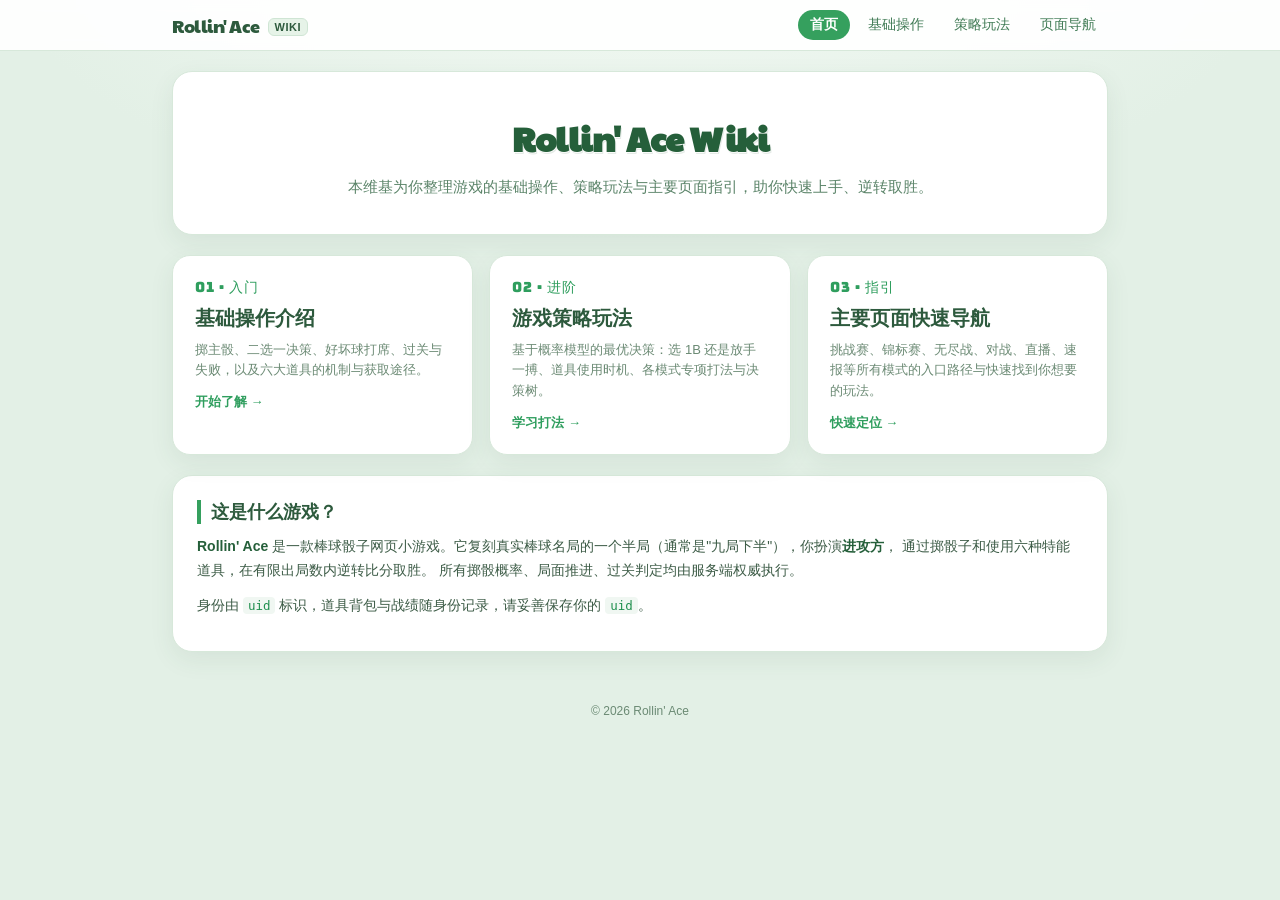
==== index.html @ c711f36e "feat: 添加 Rollin' Ace Wiki 静态站点 新增基础操作/策略玩法/页面导航三页 + 首页，绿色系主题样式， EdgeOne Pages 部署配置与 run.sh 启动脚本，并附带 " ====
<!DOCTYPE html>
<html lang="zh">
<head>
  <meta charset="UTF-8" />
  <meta name="viewport" content="width=device-width, initial-scale=1.0" />
  <title>Rollin' Ace Wiki</title>
  <link rel="stylesheet" href="css/wiki.css" />
</head>
<body>
  <nav class="wiki-nav">
    <div class="wiki-nav-inner">
      <a class="wiki-logo" href="index.html">Rollin' Ace<span class="sub-logo">WIKI</span></a>
      <div class="wiki-links">
        <a class="wiki-link active" href="index.html">首页</a>
        <a class="wiki-link" href="basics.html">基础操作</a>
        <a class="wiki-link" href="strategy.html">策略玩法</a>
        <a class="wiki-link" href="nav.html">页面导航</a>
      </div>
    </div>
  </nav>

  <div class="wiki-wrap">
    <div class="wiki-card wiki-hero">
      <h1>Rollin' Ace Wiki</h1>
      <p class="lead">
        本维基为你整理游戏的基础操作、策略玩法与主要页面指引，助你快速上手、逆转取胜。
      </p>
    </div>

    <div class="section-grid">
      <a class="section-card" href="basics.html">
        <div class="num">01 · 入门</div>
        <h2>基础操作介绍</h2>
        <p>掷主骰、二选一决策、好坏球打席、过关与失败，以及六大道具的机制与获取途径。</p>
        <div class="go">开始了解 →</div>
      </a>
      <a class="section-card" href="strategy.html">
        <div class="num">02 · 进阶</div>
        <h2>游戏策略玩法</h2>
        <p>基于概率模型的最优决策：选 1B 还是放手一搏、道具使用时机、各模式专项打法与决策树。</p>
        <div class="go">学习打法 →</div>
      </a>
      <a class="section-card" href="nav.html">
        <div class="num">03 · 指引</div>
        <h2>主要页面快速导航</h2>
        <p>挑战赛、锦标赛、无尽战、对战、直播、速报等所有模式的入口路径与快速找到你想要的玩法。</p>
        <div class="go">快速定位 →</div>
      </a>
    </div>

    <div class="wiki-card" style="margin-top:20px">
      <h3 class="block">这是什么游戏？</h3>
      <p class="text">
        <strong>Rollin' Ace</strong> 是一款棒球骰子网页小游戏。它复刻真实棒球名局的一个半局（通常是"九局下半"），你扮演<strong>进攻方</strong>，
        通过掷骰子和使用六种特能道具，在有限出局数内逆转比分取胜。
        所有掷骰概率、局面推进、过关判定均由服务端权威执行。
      </p>
      <p class="text">
        身份由 <code>uid</code> 标识，道具背包与战绩随身份记录，请妥善保存你的 <code>uid</code>。
      </p>
    </div>
  </div>

  <div class="wiki-foot">
    © 2026 Rollin' Ace
  </div>
</body>
</html>
---- css/wiki.css ----
@import url("https://fonts.googleapis.com/css2?family=Bungee&family=Paytone+One&display=swap");

* { box-sizing: border-box; margin: 0; padding: 0; }

html {
  -webkit-text-size-adjust: 100%; text-size-adjust: 100%;
  background: #e9f4eb;
}

body {
  font-family: -apple-system, BlinkMacSystemFont, "Segoe UI", sans-serif;
  background:
    radial-gradient(1200px 600px at 50% -10%, #f4faf5 0%, #e3f0e6 55%);
  min-height: 100vh;
  color: #2f5d3f;
  touch-action: manipulation;
}

/* ---------- 顶部导航 ---------- */
.wiki-nav {
  position: sticky; top: 0; z-index: 100;
  background: rgba(255,255,255,0.92);
  backdrop-filter: blur(6px);
  border-bottom: 1px solid #d7e8da;
}
.wiki-nav-inner {
  max-width: 968px; margin: 0 auto; padding: 10px 16px;
  display: flex; align-items: center; gap: 12px; flex-wrap: wrap;
}
.wiki-logo {
  font-family: "Paytone One", system-ui, sans-serif;
  font-size: 18px; letter-spacing: -0.5px; color: #2d5a3d;
  text-decoration: none; white-space: nowrap;
}
.wiki-logo .sub-logo {
  display: inline-block;
  font-family: -apple-system, BlinkMacSystemFont, "Segoe UI", sans-serif;
  font-size: 11px; font-weight: 700; letter-spacing: 0.5px;
  color: #2d5a3d;
  background: #e6f3e8;
  border: 1px solid #cfe5d4;
  border-radius: 6px;
  padding: 2px 6px;
  margin-left: 8px;
  vertical-align: 2px;
}
.wiki-links { display: flex; gap: 6px; flex-wrap: wrap; margin-left: auto; }
.wiki-link {
  color: #3f7a54; text-decoration: none; font-size: 14px;
  padding: 6px 12px; border-radius: 999px; transition: background .15s, color .15s;
}
.wiki-link:hover { background: #e6f3e8; color: #2d5a3d; }
.wiki-link.active { background: #35a05e; color: #fff; font-weight: 600; }

/* ---------- 内容区 ---------- */
.wiki-wrap { max-width: 968px; margin: 0 auto; padding: 20px 16px 40px; }

.wiki-card {
  background: #ffffff;
  border: 1px solid #d7e8da;
  border-radius: 20px;
  box-shadow: 0 8px 24px rgba(45, 90, 61, 0.08);
  padding: 24px;
  margin-bottom: 20px;
}

.wiki-hero { text-align: center; padding: 42px 24px 34px; }
.wiki-hero h1 {
  font-family: "Paytone One", system-ui, sans-serif;
  font-size: 34px; letter-spacing: -0.5px; color: #255f3a;
  text-shadow: 0 1px 0 rgba(255,255,255,0.8), 1px 2px 0 rgba(45,90,61,0.12);
  margin-bottom: 12px;
}
.wiki-hero .lead { color: #5b8469; font-size: 15px; line-height: 1.7; max-width: 620px; margin: 0 auto; }

/* 首页板块卡片 */
.section-grid { display: grid; grid-template-columns: repeat(auto-fit, minmax(230px, 1fr)); gap: 16px; }
.section-card {
  display: block; text-decoration: none; color: inherit;
  background: #ffffff;
  border: 1px solid #d7e8da;
  border-radius: 18px; padding: 22px;
  box-shadow: 0 8px 24px rgba(45, 90, 61, 0.08);
  transition: transform .12s ease, box-shadow .15s ease;
}
.section-card:hover { transform: translateY(-3px); box-shadow: 0 14px 32px rgba(45, 90, 61, 0.14); }
.section-card .num {
  font-family: "Bungee", system-ui, sans-serif;
  font-size: 14px; color: #2f9e5e; letter-spacing: 1px; margin-bottom: 8px;
}
.section-card h2 { font-size: 20px; color: #2d5a3d; margin-bottom: 8px; }
.section-card p { font-size: 13px; color: #6b8a74; line-height: 1.6; }
.section-card .go { margin-top: 12px; color: #2f9e5e; font-size: 13px; font-weight: 600; }

/* ---------- 内容页 ---------- */
.page-head { display: flex; align-items: baseline; gap: 12px; flex-wrap: wrap; margin-bottom: 8px; }
.page-head h2 { font-family: "Paytone One", system-ui, sans-serif; font-size: 26px; color: #2d5a3d; letter-spacing: -0.5px; }
.page-head .crumb { color: #8aa894; font-size: 12px; margin-left: auto; }
.wiki-sub { color: #6b8a74; font-size: 13px; margin-bottom: 18px; }

h3.block {
  font-size: 18px; color: #2d5a3d; margin: 24px 0 10px;
  padding-left: 10px; border-left: 4px solid #35a05e;
}
h3.block:first-child { margin-top: 0; }
h4.sub-h { font-size: 15px; color: #3f7a54; margin: 16px 0 8px; }

p.text { font-size: 14px; line-height: 1.75; color: #3d5c47; margin-bottom: 10px; }
p.text strong { color: #255f3a; }
ul.list, ol.list { margin: 6px 0 12px 20px; }
ul.list li, ol.list li { font-size: 14px; line-height: 1.7; color: #3d5c47; margin-bottom: 4px; }

/* 表格 */
.table-wrap { overflow-x: auto; margin: 8px 0 14px; }
table.wiki-table { width: 100%; border-collapse: collapse; font-size: 13px; min-width: 520px; }
.wiki-table th {
  background: #e6f3e8; color: #2d5a3d; font-weight: 600;
  padding: 8px 10px; text-align: left; border: 1px solid #d7e8da;
  white-space: nowrap;
}
.wiki-table td {
  padding: 8px 10px; border: 1px solid #d7e8da;
  color: #3d5c47; line-height: 1.6;
}
.wiki-table tr:nth-child(even) td { background: #f4faf5; }
.wiki-table td strong, .wiki-table td b { color: #255f3a; }
.tag {
  display: inline-block; padding: 2px 8px; border-radius: 6px; font-size: 12px; font-weight: 600;
}
/* 与 ../rollin-ace 首页入口按钮配色统一：播=红 #e5484d / 报=绿 #4caf6e / 战=黄 #ffd23f（浅色底微调加深保证可读） */
.tag.green { background: rgba(76,175,110,0.16); color: #1f8f4e; }
.tag.red { background: rgba(229,72,77,0.12); color: #d93a40; }
.tag.yellow { background: rgba(255,210,63,0.25); color: #b57f0a; }
.tag.neutral { background: rgba(90,110,98,0.12); color: #4a5f52; }

/* 提示块 */
.note {
  background: #fff8e1; border-left: 4px solid #e0b64a;
  padding: 10px 14px; border-radius: 8px; font-size: 13px; color: #7a6426; line-height: 1.6; margin: 8px 0 14px;
}
.tip { background: #e9f6ec; border-left: 4px solid #35a05e; color: #2f5d3f; }
.danger { background: #fdeeee; border-left: 4px solid #e5484d; color: #a03036; }

/* 代码/路径 */
.path {
  background: #f0f7f2; border: 1px solid #d7e8da;
  border-radius: 6px; padding: 1px 7px; font-family: ui-monospace, SFMono-Regular, Menlo, monospace;
  font-size: 12.5px; color: #1f8f4e; white-space: nowrap;
}
a.path {
  display: inline-block; text-decoration: none; color: #1f8f4e;
  transition: background .15s, color .15s, transform .12s;
}
a.path:hover { background: #e0f2e5; color: #176b3c; cursor: pointer; text-decoration: underline; }
a.path:active { transform: scale(0.97); }
code { background: #f0f7f2; padding: 1px 5px; border-radius: 4px; font-size: 12.5px; color: #1f8f4e; }

/* 决策树/流程块 */
.pre-tree {
  background: #f7fbf8; border: 1px solid #d7e8da; border-radius: 10px;
  padding: 14px 16px; overflow-x: auto; font-family: ui-monospace, SFMono-Regular, Menlo, monospace;
  font-size: 12.5px; line-height: 1.8; color: #2d5a3d; white-space: pre; margin: 8px 0 14px;
}

/* 底部 */
.wiki-foot { text-align: center; color: #6b8a74; font-size: 12px; padding: 12px 0 8px; margin-top: -20px; }
.wiki-foot a { color: #2f9e5e; text-decoration: none; }

/* 返回顶部 */
.to-top {
  position: fixed; right: 16px; bottom: 16px; z-index: 90;
  width: 40px; height: 40px; border-radius: 50%; border: none; cursor: pointer;
  background: rgba(47,158,94,0.92); color: #fff; font-size: 18px;
  box-shadow: 0 6px 18px rgba(45,90,61,0.2); display: none;
}
.to-top.show { display: block; }
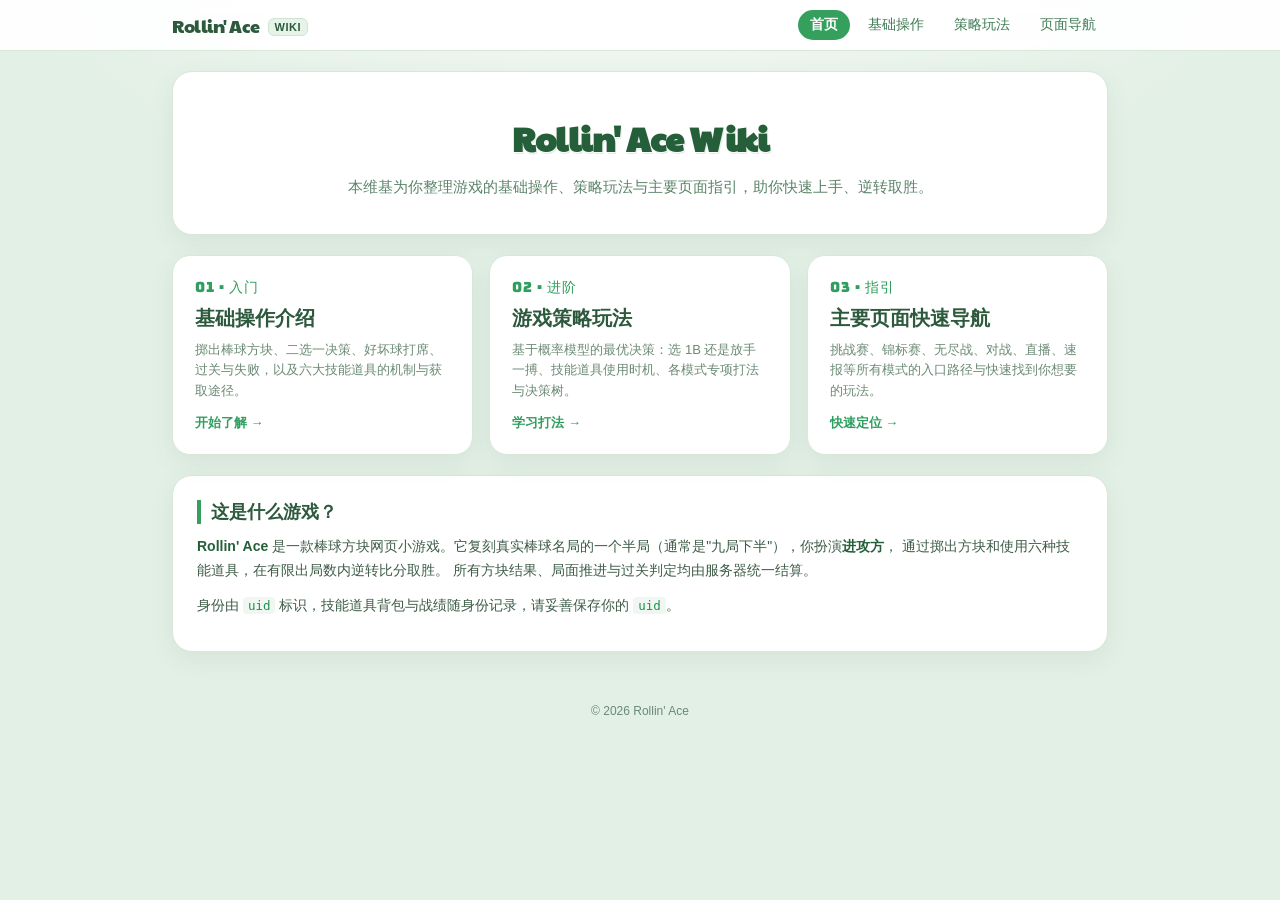
==== commit 938ed88c: "docs: 优化 Wiki 文案并统一「方块」术语 去掉骰/骰子等易被误认为赌博的用语，统一为棒球方块；清理开发向文案（服务端、归一化、内部 id 等），对齐游戏实际入口与配色。" ====
--- a/index.html
+++ b/index.html
@@ -31,13 +31,13 @@
       <a class="section-card" href="basics.html">
         <div class="num">01 · 入门</div>
         <h2>基础操作介绍</h2>
-        <p>掷主骰、二选一决策、好坏球打席、过关与失败，以及六大道具的机制与获取途径。</p>
+        <p>掷出棒球方块、二选一决策、好坏球打席、过关与失败，以及六大技能道具的机制与获取途径。</p>
         <div class="go">开始了解 →</div>
       </a>
       <a class="section-card" href="strategy.html">
         <div class="num">02 · 进阶</div>
         <h2>游戏策略玩法</h2>
-        <p>基于概率模型的最优决策：选 1B 还是放手一搏、道具使用时机、各模式专项打法与决策树。</p>
+        <p>基于概率模型的最优决策：选 1B 还是放手一搏、技能道具使用时机、各模式专项打法与决策树。</p>
         <div class="go">学习打法 →</div>
       </a>
       <a class="section-card" href="nav.html">
@@ -51,12 +51,12 @@
     <div class="wiki-card" style="margin-top:20px">
       <h3 class="block">这是什么游戏？</h3>
       <p class="text">
-        <strong>Rollin' Ace</strong> 是一款棒球骰子网页小游戏。它复刻真实棒球名局的一个半局（通常是"九局下半"），你扮演<strong>进攻方</strong>，
-        通过掷骰子和使用六种特能道具，在有限出局数内逆转比分取胜。
-        所有掷骰概率、局面推进、过关判定均由服务端权威执行。
+        <strong>Rollin' Ace</strong> 是一款棒球方块网页小游戏。它复刻真实棒球名局的一个半局（通常是"九局下半"），你扮演<strong>进攻方</strong>，
+        通过掷出方块和使用六种技能道具，在有限出局数内逆转比分取胜。
+        所有方块结果、局面推进与过关判定均由服务器统一结算。
       </p>
       <p class="text">
-        身份由 <code>uid</code> 标识，道具背包与战绩随身份记录，请妥善保存你的 <code>uid</code>。
+        身份由 <code>uid</code> 标识，技能道具背包与战绩随身份记录，请妥善保存你的 <code>uid</code>。
       </p>
     </div>
   </div>
--- a/css/wiki.css
+++ b/css/wiki.css
@@ -147,12 +147,17 @@
   border-radius: 6px; padding: 1px 7px; font-family: ui-monospace, SFMono-Regular, Menlo, monospace;
   font-size: 12.5px; color: #1f8f4e; white-space: nowrap;
 }
-a.path {
-  display: inline-block; text-decoration: none; color: #1f8f4e;
-  transition: background .15s, color .15s, transform .12s;
+a.path { display: inline-block; text-decoration: none; color: #1f8f4e; }
+a.path:hover { color: #176b3c; text-decoration: underline; }
+/* 访问按钮（导航表） */
+.btn {
+  display: inline-block; padding: 4px 14px; border-radius: 8px;
+  background: #1f8f4e; color: #fff; font-size: 13px; font-weight: 600;
+  text-decoration: none; white-space: nowrap;
+  transition: background .15s, transform .12s;
 }
-a.path:hover { background: #e0f2e5; color: #176b3c; cursor: pointer; text-decoration: underline; }
-a.path:active { transform: scale(0.97); }
+.btn:hover { background: #187a42; }
+.btn:active { transform: scale(0.97); }
 code { background: #f0f7f2; padding: 1px 5px; border-radius: 4px; font-size: 12.5px; color: #1f8f4e; }
 
 /* 决策树/流程块 */
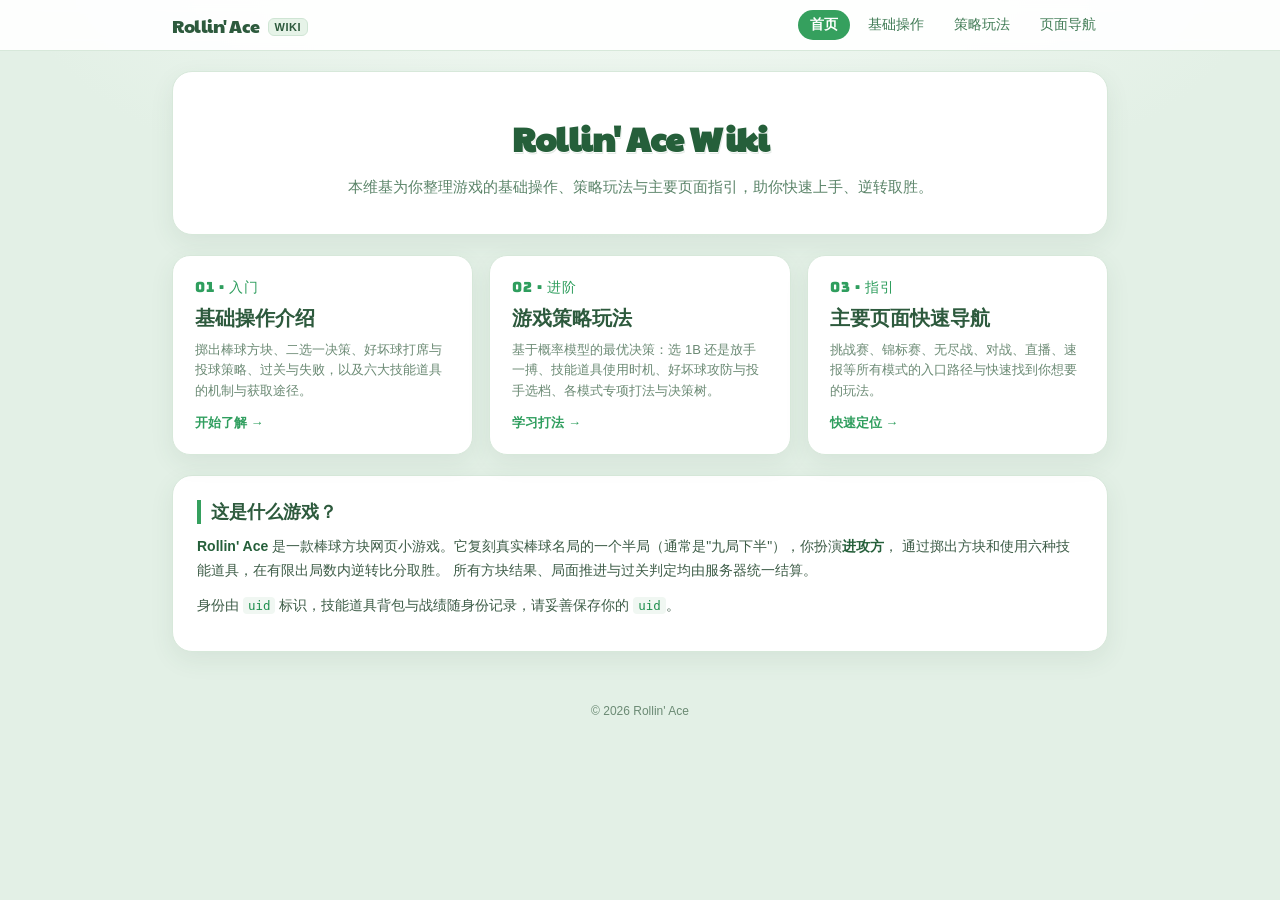
==== commit d36e8332: "docs(wiki): 更新好坏球策略玩法——skills 与页面同步——新增投手风格五档(极偏坏→极偏好)骰面分布表、防守选档/限时/确认交互、对战与单人差异、结果回显「对方选择打/看·骰面」、AI" ====
--- a/index.html
+++ b/index.html
@@ -31,13 +31,13 @@
       <a class="section-card" href="basics.html">
         <div class="num">01 · 入门</div>
         <h2>基础操作介绍</h2>
-        <p>掷出棒球方块、二选一决策、好坏球打席、过关与失败，以及六大技能道具的机制与获取途径。</p>
+        <p>掷出棒球方块、二选一决策、好坏球打席与投球策略、过关与失败，以及六大技能道具的机制与获取途径。</p>
         <div class="go">开始了解 →</div>
       </a>
       <a class="section-card" href="strategy.html">
         <div class="num">02 · 进阶</div>
         <h2>游戏策略玩法</h2>
-        <p>基于概率模型的最优决策：选 1B 还是放手一搏、技能道具使用时机、各模式专项打法与决策树。</p>
+        <p>基于概率模型的最优决策：选 1B 还是放手一搏、技能道具使用时机、好坏球攻防与投手选档、各模式专项打法与决策树。</p>
         <div class="go">学习打法 →</div>
       </a>
       <a class="section-card" href="nav.html">
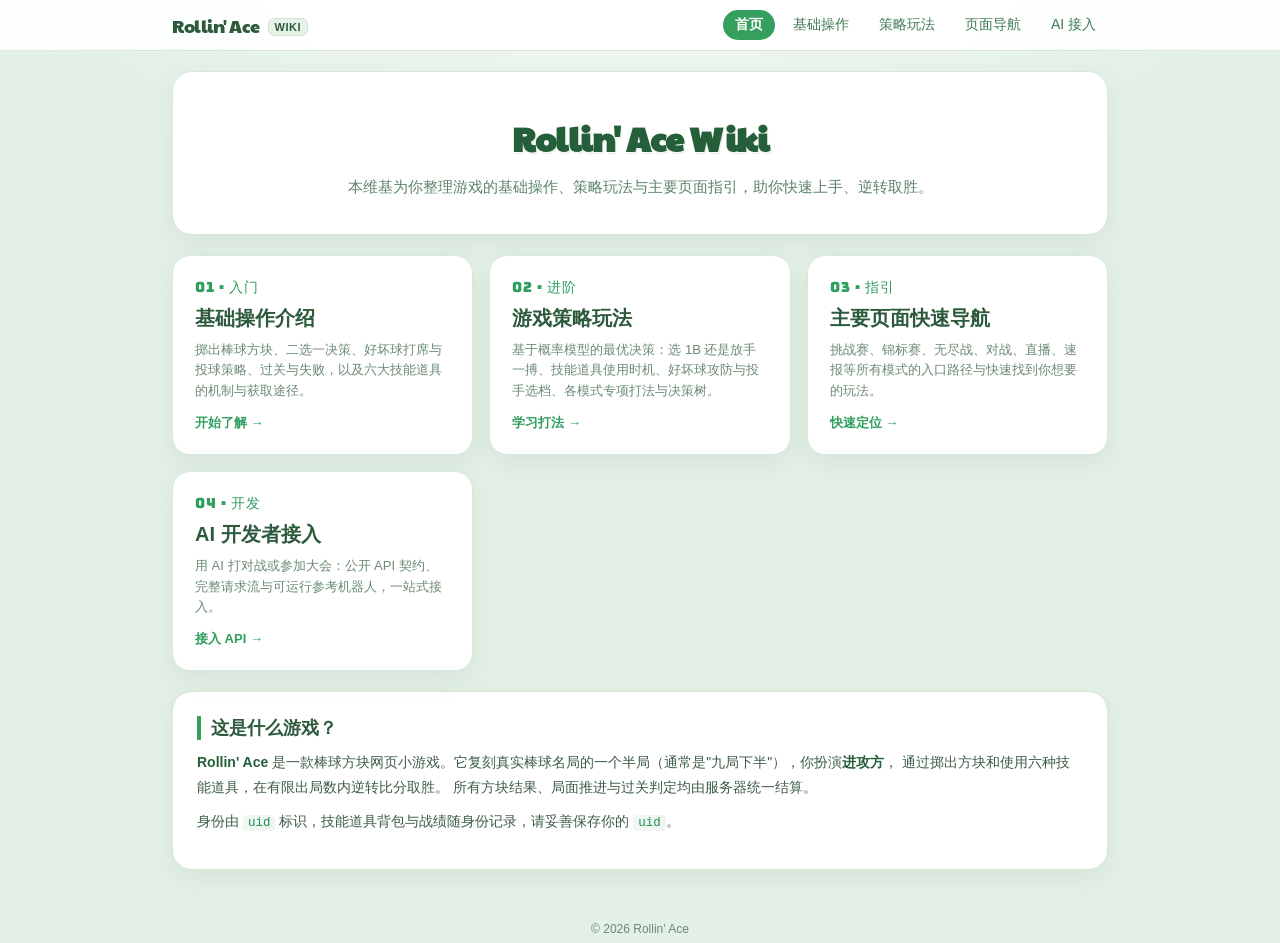
==== commit 93a18391: "docs: 新增「AI 开发者 / API 接入」入口，链到 ra_client_api - 四个页面导航栏统一加「AI 接入」外链 - nav.html 增「AI 开发者 / API 接入」板块（公" ====
--- a/index.html
+++ b/index.html
@@ -15,6 +15,7 @@
         <a class="wiki-link" href="basics.html">基础操作</a>
         <a class="wiki-link" href="strategy.html">策略玩法</a>
         <a class="wiki-link" href="nav.html">页面导航</a>
+        <a class="wiki-link" href="https://github.com/yakizkna/ra_client_api" target="_blank" rel="noopener">AI 接入</a>
       </div>
     </div>
   </nav>
@@ -46,6 +47,12 @@
         <p>挑战赛、锦标赛、无尽战、对战、直播、速报等所有模式的入口路径与快速找到你想要的玩法。</p>
         <div class="go">快速定位 →</div>
       </a>
+      <a class="section-card" href="https://github.com/yakizkna/ra_client_api" target="_blank" rel="noopener">
+        <div class="num">04 · 开发</div>
+        <h2>AI 开发者接入</h2>
+        <p>用 AI 打对战或参加大会：公开 API 契约、完整请求流与可运行参考机器人，一站式接入。</p>
+        <div class="go">接入 API →</div>
+      </a>
     </div>
 
     <div class="wiki-card" style="margin-top:20px">
